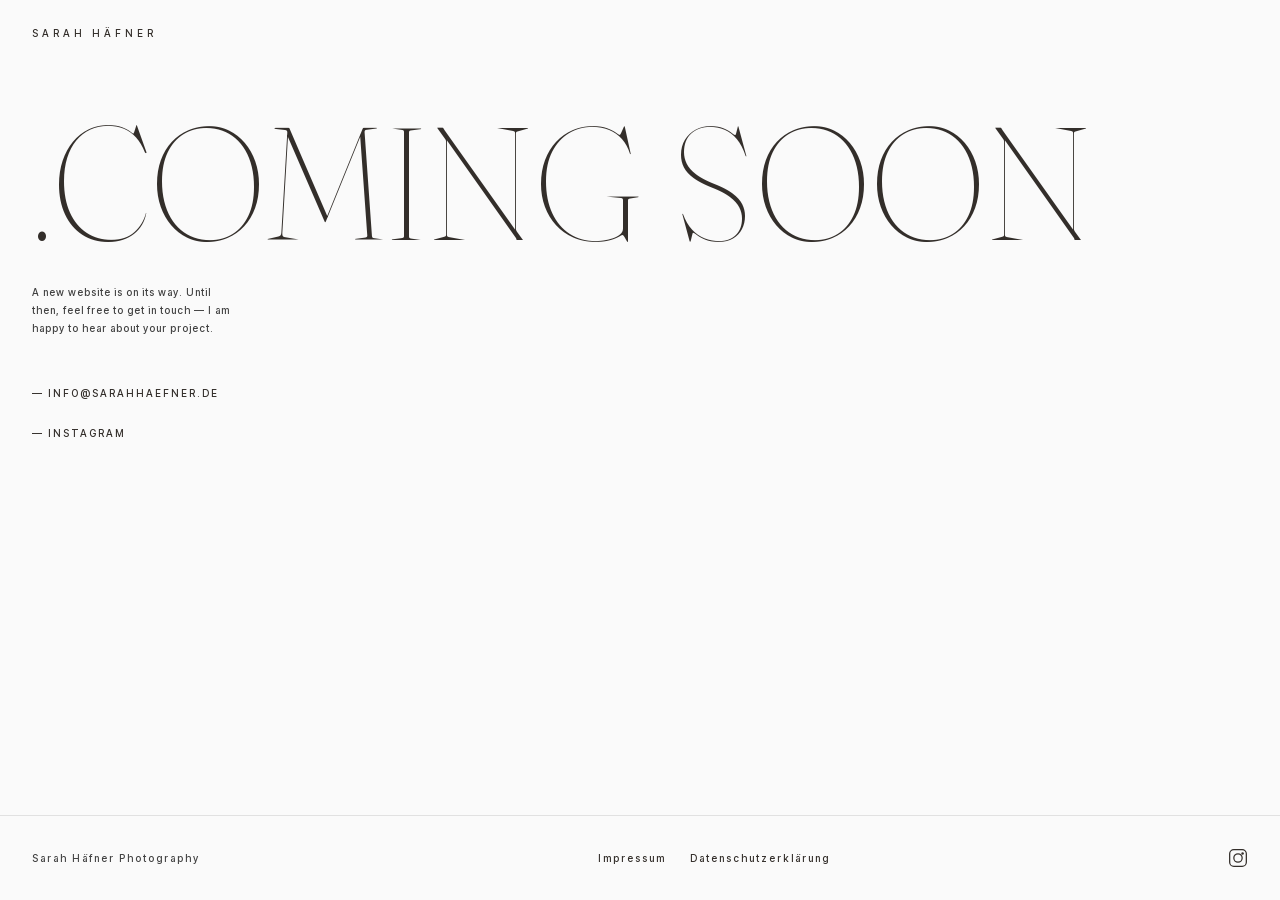
==== index.html @ 79dc25fd "Platzhalterseite sarahhaefner.de" ====
<!DOCTYPE html>
<html lang="en">
<head>
  <meta charset="UTF-8">
  <meta name="viewport" content="width=device-width, initial-scale=1.0">
  <title>Sarah Häfner Photography | Heidelberg</title>
  <meta name="description" content="Produktfotografie von Sarah Häfner aus Heidelberg. Die neue Website ist in Arbeit.">
  <link rel="preload" href="fonts/fraunces-var.woff2" as="font" type="font/woff2" crossorigin>
  <link rel="preload" href="fonts/inter-tight-500.woff2" as="font" type="font/woff2" crossorigin>
  <link rel="stylesheet" href="css/style.css">
</head>
<body>
  <header class="navbar">
    <a href="./" class="logo">SARAH HÄFNER</a>
  </header>

  <main>
    <section class="hero">
      <h1 class="heading">.coming soon</h1>
      <p class="hero-text">A new website is on its way. Until then, feel free to get in touch — I am happy to hear about your project.</p>
      <div class="hero-contact">
        <a href="mailto:info@sarahhaefner.de">— info@sarahhaefner.de</a>
        <a href="https://www.instagram.com/sarahhaefner_photography/" target="_blank" rel="noopener">— instagram</a>
      </div>
    </section>
  </main>

  <footer class="footer">
    <div class="footer-inner">
      <p class="footer-text">Sarah Häfner Photography</p>
      <nav class="footer-nav">
        <a href="impress/" class="footer-link">Impressum</a>
        <a href="privacy-policy/" class="footer-link">Datenschutzerklärung</a>
      </nav>
      <a href="https://www.instagram.com/sarahhaefner_photography/" class="footer-instagram" target="_blank" rel="noopener" aria-label="Instagram">
        <svg width="20" height="20" viewBox="0 0 24 24" fill="none" stroke="currentColor" stroke-width="1.5" stroke-linecap="round" stroke-linejoin="round">
          <rect x="2" y="2" width="20" height="20" rx="5"/>
          <circle cx="12" cy="12" r="5"/>
          <circle cx="17.5" cy="6.5" r="1.5" fill="currentColor" stroke="none"/>
        </svg>
      </a>
    </div>
  </footer>
</body>
</html>
---- css/style.css ----
/* ── Fonts ── */

@font-face {
  font-family: "Fraunces";
  src: url("../fonts/fraunces-var.woff2") format("woff2-variations");
  font-display: swap;
  font-weight: 100 900;
}

@font-face {
  font-family: "Inter Tight";
  src: url("../fonts/inter-tight-500.woff2") format("woff2");
  font-display: swap;
  font-weight: 500;
}

/* ── Design-Tokens ── */

:root {
  --bg: #fafafa;
  --text: #332e2a;
  --text-black: #000000bd;
  --accent-link: #3b99d9;
  --font-display: "Fraunces", Georgia, serif;
  --font-body: "Inter Tight", "Helvetica Neue", Arial, sans-serif;
  --fraunces-settings: "opsz" 144, "wght" 100, "SOFT" 0, "WONK" 1;
}

/* ── Reset ── */

*, *::before, *::after {
  box-sizing: border-box;
  margin: 0;
  padding: 0;
}

img {
  display: block;
  max-width: 100%;
  height: auto;
}

a {
  color: inherit;
  text-decoration: none;
}

/* ── Body ── */

html {
  height: 100%;
}

body {
  min-height: 100%;
  display: flex;
  flex-direction: column;
  font-family: var(--font-body);
  font-weight: 500;
  font-size: 10px;
  letter-spacing: 1px;
  line-height: 18px;
  color: var(--text-black);
  background: var(--bg);
  -webkit-font-smoothing: antialiased;
  -moz-osx-font-smoothing: grayscale;
}

main {
  flex: 1 0 auto;
}

/* ── Typografie ── */

.heading {
  font-family: var(--font-display);
  font-variation-settings: var(--fraunces-settings);
  font-size: clamp(48px, 15vw, 160px);
  line-height: 0.85;
  color: var(--text);
  text-transform: uppercase;
}

/* ── Navbar ── */

.navbar {
  display: flex;
  align-items: center;
  justify-content: space-between;
  padding: 24px 32px;
}

.logo {
  font-family: var(--font-body);
  font-weight: 500;
  font-size: 10px;
  letter-spacing: 4px;
  color: var(--text);
  text-transform: uppercase;
}

/* ── Hero (Platzhalter) ── */

.hero {
  padding: 0 32px 64px;
  display: flex;
  flex-direction: column;
  justify-content: center;
  min-height: 55vh;
}

.hero-text {
  max-width: 34ch;
  margin-top: 32px;
  font-size: 10px;
  letter-spacing: 1px;
  line-height: 18px;
}

.hero-contact {
  margin-top: 40px;
  display: flex;
  flex-direction: column;
  gap: 8px;
}

.hero-contact a {
  font-size: 10px;
  letter-spacing: 2px;
  color: var(--text);
  text-transform: uppercase;
  transition: letter-spacing 0.2s cubic-bezier(0.645, 0.045, 0.355, 1);
  align-self: flex-start;
  padding: 6px 0;
  min-height: 32px;
  display: flex;
  align-items: center;
}

.hero-contact a:hover {
  letter-spacing: 4px;
}

/* ── Rechtstexte ── */

.legal {
  padding: 0 32px 64px;
}

.legal-text {
  max-width: 700px;
  margin-top: 32px;
  font-size: 10px;
  letter-spacing: 1px;
  line-height: 18px;
}

.legal-text h2, .legal-text h3 {
  font-family: var(--font-body);
  font-weight: 500;
  font-size: 10px;
  letter-spacing: 2px;
  text-transform: uppercase;
  margin: 24px 0 8px;
}

.legal-text p {
  margin-bottom: 12px;
}

.legal-text ul {
  margin: 0 0 12px 16px;
}

.legal-text li {
  margin-bottom: 6px;
}

.legal-text a {
  color: var(--accent-link);
  word-break: break-word;
}

.back-link {
  display: inline-block;
  margin-top: 32px;
  font-size: 10px;
  letter-spacing: 2px;
  color: var(--text);
  text-transform: uppercase;
  transition: letter-spacing 0.2s cubic-bezier(0.645, 0.045, 0.355, 1);
}

.back-link:hover {
  letter-spacing: 4px;
}

/* ── Footer ── */

.footer {
  flex-shrink: 0;
  padding: 32px;
  border-top: 1px solid rgba(0, 0, 0, 0.1);
}

.footer-inner {
  display: flex;
  align-items: center;
  justify-content: space-between;
  flex-wrap: wrap;
  gap: 16px;
}

.footer-text {
  font-family: var(--font-body);
  font-weight: 500;
  font-size: 10px;
  letter-spacing: 2px;
}

.footer-nav {
  display: flex;
  gap: 24px;
}

.footer-link {
  font-size: 10px;
  letter-spacing: 2px;
  color: var(--text);
  transition: color 0.2s;
}

.footer-link:hover {
  color: var(--accent-link);
}

.footer-instagram {
  color: var(--text);
  transition: color 0.2s;
  display: flex;
  align-items: center;
}

.footer-instagram:hover {
  color: var(--accent-link);
}

/* ── Responsive ── */

@media (max-width: 480px) {
  .navbar {
    padding: 24px;
  }

  .hero,
  .legal {
    padding-left: 24px;
    padding-right: 24px;
  }

  .footer {
    padding: 24px;
  }

  .footer-inner {
    flex-direction: column;
    align-items: flex-start;
  }
}
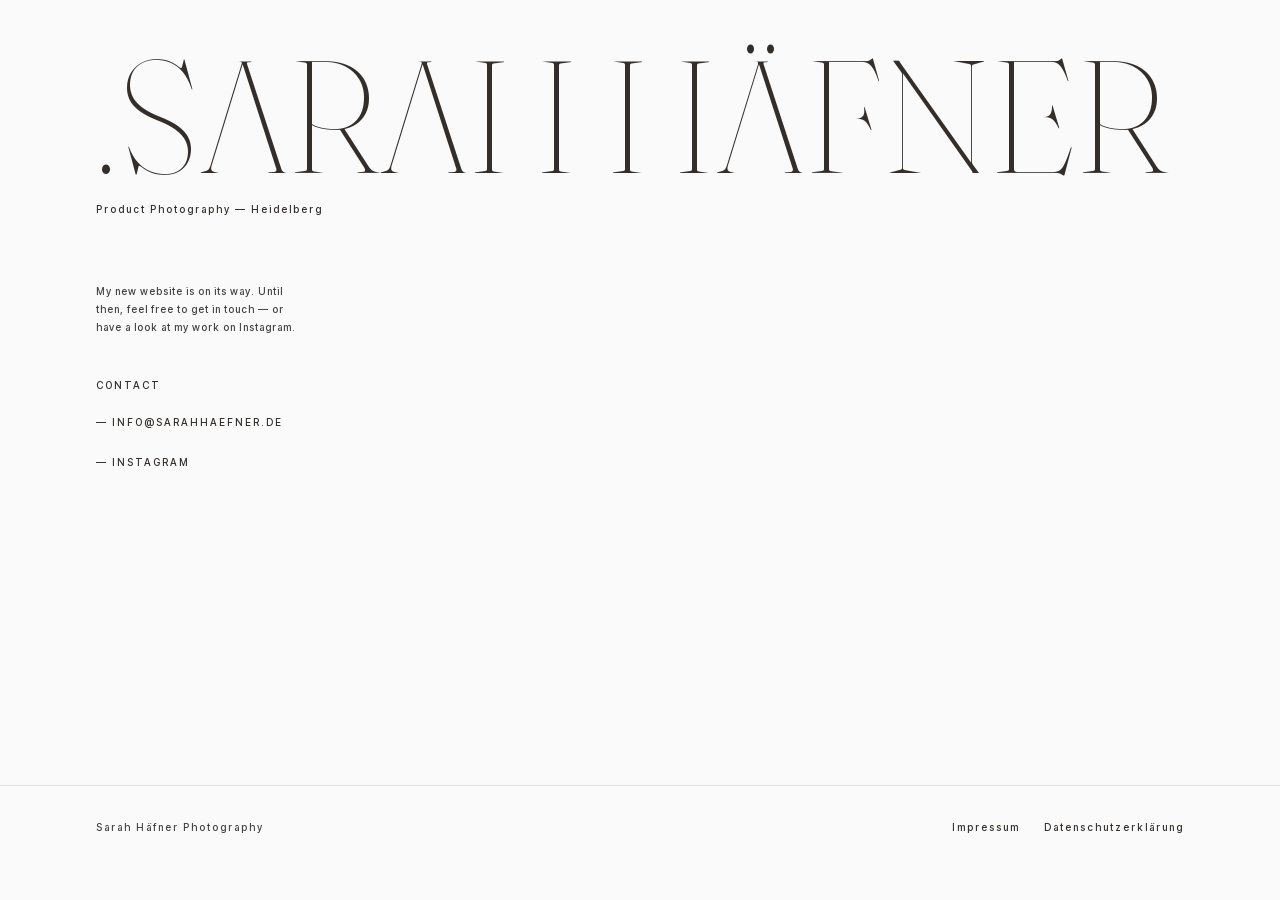
==== commit c3fe11a3: "Neue Hero-Struktur, groessere Raender, Instagram-Icon raus" ====
--- a/index.html
+++ b/index.html
@@ -10,15 +10,13 @@
   <link rel="stylesheet" href="css/style.css">
 </head>
 <body>
-  <header class="navbar">
-    <a href="./" class="logo">SARAH HÄFNER</a>
-  </header>
-
   <main>
     <section class="hero">
-      <h1 class="heading">.coming soon</h1>
-      <p class="hero-text">A new website is on its way. Until then, feel free to get in touch — I am happy to hear about your project.</p>
+      <h1 class="heading">.Sarah Häfner</h1>
+      <p class="subline">Product Photography — Heidelberg</p>
+      <p class="hero-text">My new website is on its way. Until then, feel free to get in touch — or have a look at my work on Instagram.</p>
       <div class="hero-contact">
+        <p class="contact-label">Contact</p>
         <a href="mailto:info@sarahhaefner.de">— info@sarahhaefner.de</a>
         <a href="https://www.instagram.com/sarahhaefner_photography/" target="_blank" rel="noopener">— instagram</a>
       </div>
@@ -32,13 +30,6 @@
         <a href="impress/" class="footer-link">Impressum</a>
         <a href="privacy-policy/" class="footer-link">Datenschutzerklärung</a>
       </nav>
-      <a href="https://www.instagram.com/sarahhaefner_photography/" class="footer-instagram" target="_blank" rel="noopener" aria-label="Instagram">
-        <svg width="20" height="20" viewBox="0 0 24 24" fill="none" stroke="currentColor" stroke-width="1.5" stroke-linecap="round" stroke-linejoin="round">
-          <rect x="2" y="2" width="20" height="20" rx="5"/>
-          <circle cx="12" cy="12" r="5"/>
-          <circle cx="17.5" cy="6.5" r="1.5" fill="currentColor" stroke="none"/>
-        </svg>
-      </a>
     </div>
   </footer>
 </body>
--- a/css/style.css
+++ b/css/style.css
@@ -24,6 +24,10 @@
   --font-display: "Fraunces", Georgia, serif;
   --font-body: "Inter Tight", "Helvetica Neue", Arial, sans-serif;
   --fraunces-settings: "opsz" 144, "wght" 100, "SOFT" 0, "WONK" 1;
+  /* Seitenränder */
+  --pad-x: 96px;
+  --pad-top: 48px;
+  --pad-bottom: 64px;
 }
 
 /* ── Reset ── */
@@ -87,7 +91,7 @@
   display: flex;
   align-items: center;
   justify-content: space-between;
-  padding: 24px 32px;
+  padding: var(--pad-top) var(--pad-x) 0;
 }
 
 .logo {
@@ -102,16 +106,23 @@
 /* ── Hero (Platzhalter) ── */
 
 .hero {
-  padding: 0 32px 64px;
+  padding: var(--pad-top) var(--pad-x) var(--pad-bottom);
   display: flex;
   flex-direction: column;
   justify-content: center;
   min-height: 55vh;
 }
 
+.subline {
+  margin-top: 16px;
+  font-size: 10px;
+  letter-spacing: 2px;
+  color: var(--text);
+}
+
 .hero-text {
   max-width: 34ch;
-  margin-top: 32px;
+  margin-top: 64px;
   font-size: 10px;
   letter-spacing: 1px;
   line-height: 18px;
@@ -122,6 +133,14 @@
   display: flex;
   flex-direction: column;
   gap: 8px;
+}
+
+.contact-label {
+  font-size: 10px;
+  letter-spacing: 2px;
+  text-transform: uppercase;
+  color: var(--text);
+  margin-bottom: 4px;
 }
 
 .hero-contact a {
@@ -144,7 +163,7 @@
 /* ── Rechtstexte ── */
 
 .legal {
-  padding: 0 32px 64px;
+  padding: var(--pad-top) var(--pad-x) var(--pad-bottom);
 }
 
 .legal-text {
@@ -199,7 +218,7 @@
 
 .footer {
   flex-shrink: 0;
-  padding: 32px;
+  padding: 32px var(--pad-x) var(--pad-bottom);
   border-top: 1px solid rgba(0, 0, 0, 0.1);
 }
 
@@ -234,32 +253,19 @@
   color: var(--accent-link);
 }
 
-.footer-instagram {
-  color: var(--text);
-  transition: color 0.2s;
-  display: flex;
-  align-items: center;
-}
-
-.footer-instagram:hover {
-  color: var(--accent-link);
-}
-
 /* ── Responsive ── */
 
+@media (max-width: 900px) {
+  :root {
+    --pad-x: 48px;
+  }
+}
+
 @media (max-width: 480px) {
-  .navbar {
-    padding: 24px;
-  }
-
-  .hero,
-  .legal {
-    padding-left: 24px;
-    padding-right: 24px;
-  }
-
-  .footer {
-    padding: 24px;
+  :root {
+    --pad-x: 32px;
+    --pad-top: 40px;
+    --pad-bottom: 48px;
   }
 
   .footer-inner {
